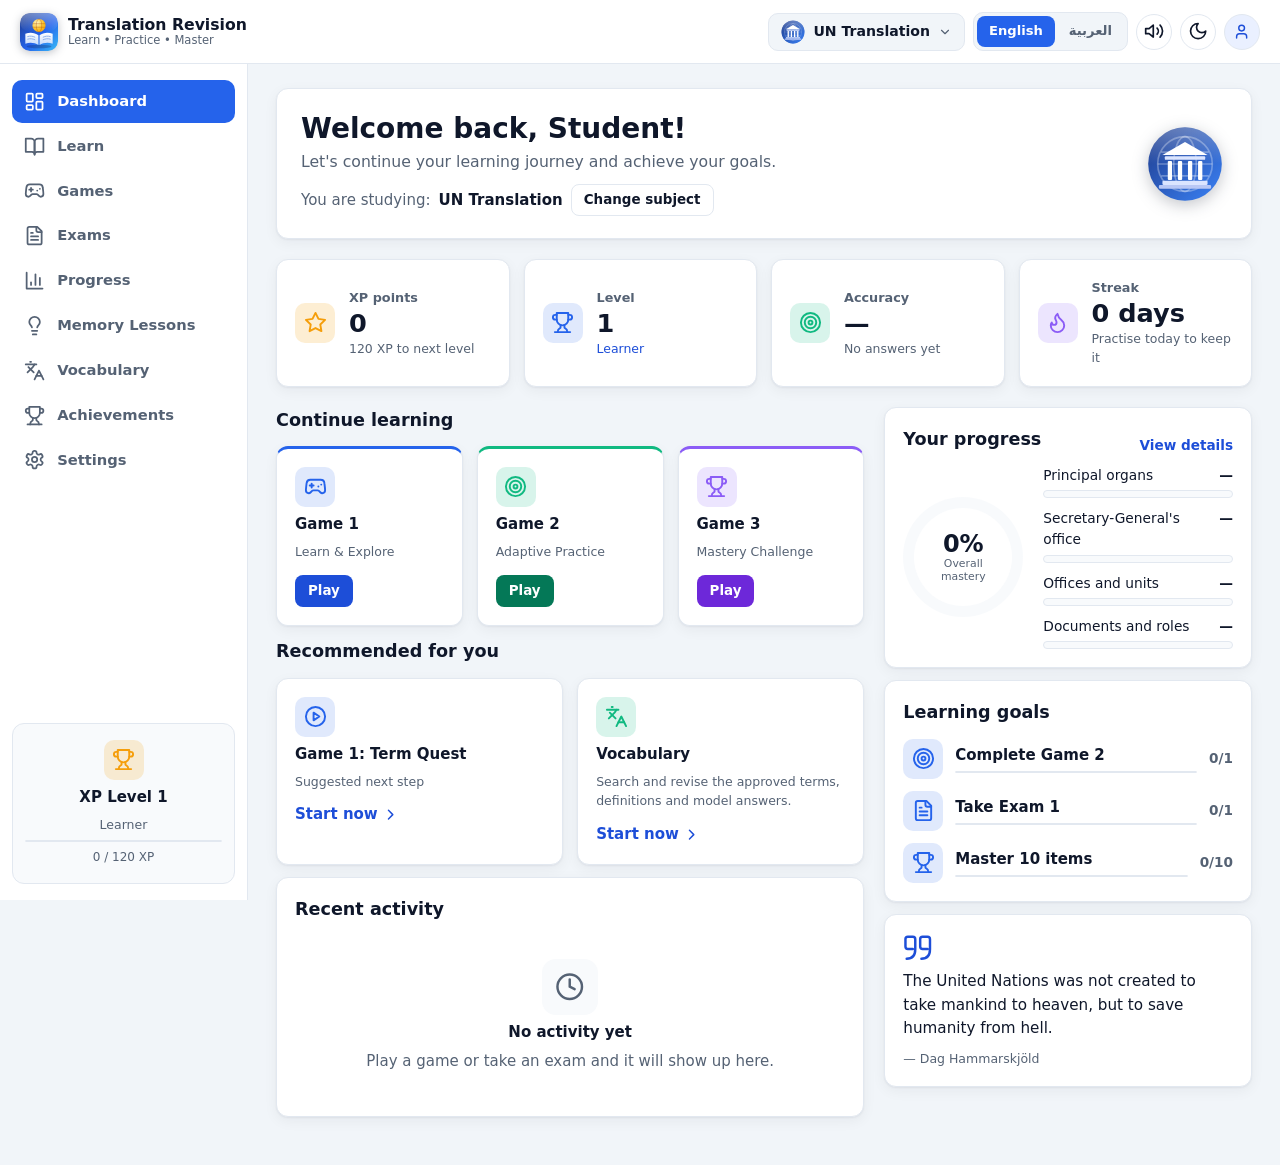
==== index.html @ d60f7114 "Short explainer videos for Simultaneous Interpretation, typed gap exams, MCQ practice label, illustr" ====
<!doctype html>
<html lang="en" dir="ltr">
<head>
  <meta charset="utf-8">
  <meta name="viewport" content="width=device-width, initial-scale=1">
  <meta name="description" content="Translation Revision: an offline, bilingual study game for UN and tourist translation.">
  <meta name="theme-color" content="#2563eb">
  <meta name="color-scheme" content="light dark">
  <title>Translation Revision</title>
  <link rel="manifest" href="manifest.webmanifest">
  <link rel="icon" href="icon.svg" type="image/svg+xml">
  <link rel="stylesheet" href="css/style.css">
</head>
<body>
  <a class="skip" href="#app">Skip to content</a>
  <header id="hdr" class="topbar"></header>
  <div class="shell">
    <aside id="side" class="side" aria-label="Main"></aside>
    <main id="app" class="app"></main>
  </div>
  <nav id="nav" class="bottomnav" aria-label="Main"></nav>
  <div id="toasts" class="toasts" aria-live="polite"></div>
  <noscript><p style="padding:2rem">This study site needs JavaScript. It works offline and never sends data anywhere.</p></noscript>

  <!-- Classic scripts in dependency order (no modules, no fetch: works from file://). -->
  <script src="js/data/terms.js"></script>
  <script src="js/data/questions.js"></script>
  <script src="js/data/answer-keys.js"></script>
  <script src="js/data/resources.js"></script>
  <script src="js/data/lessons.js"></script>
  <script src="js/data/tourist/terms.js"></script>
  <script src="js/data/tourist/content.js"></script>
  <script src="js/data/tourist/reading.js"></script>
  <script src="js/data/tourist/definitions.js"></script>
  <script src="js/data/tourist/help.js"></script>
  <script src="js/data/interp/gaps.js"></script>
  <script src="js/data/interp/bank.js"></script>
  <script src="js/data/interp/videos.js"></script>
  <script src="js/data/interp/content.js"></script>
  <script src="js/subjects.js"></script>
  <script src="js/i18n.js"></script>
  <script src="js/i18n-ui.js"></script>
  <script src="js/icons.js"></script>
  <script src="js/check.js"></script>
  <script src="js/storage.js"></script>
  <script src="js/generator.js"></script>
  <script src="js/adaptive.js"></script>
  <script src="js/progress.js"></script>
  <script src="js/exam.js"></script>
  <script src="js/sfx.js"></script>
  <script src="js/fun.js"></script>
  <script src="js/art.js"></script>
  <script src="js/ui.js"></script>
  <script src="js/qview.js"></script>
  <script src="js/exam-ui.js"></script>
  <script src="js/games.js"></script>
  <script src="js/lessons-ui.js"></script>
  <script src="js/videos-ui.js"></script>
  <script src="js/reading-ui.js"></script>
  <script src="js/main.js"></script>
</body>
</html>
---- css/style.css ----
/*
 * Design system. All colours live in the tokens below; light and dark are two themes of one design.
 * Fonts: installed fonts only (Inter / Cairo / Tajawal if the device has them, else system fonts). No CDN, no downloads.
 * Logical properties are used so RTL and LTR share one stylesheet.
 */
:root {
  --font: Inter, Poppins, "Segoe UI", system-ui, -apple-system, "Noto Sans", Roboto, Arial, sans-serif;
  --font-ar: Cairo, Tajawal, "Segoe UI", "Noto Sans Arabic", "Noto Naskh Arabic", Tahoma, sans-serif;
  --r-sm: 8px; --r: 12px; --r-lg: 16px; --bar-h: 64px; --side-w: 248px; --ctl-h: 40px;
  --blue: #2563eb; --green: #10b981; --purple: #8b5cf6; --amber: #f59e0b; --teal: #06b6d4; --pink: #ec4899;
  --ease: cubic-bezier(.2, .7, .2, 1);
  --solid-green: #047857; --solid-blue: #1d4ed8; --solid-purple: #6d28d9; --solid-red: #b91c1c;
}
:root, :root[data-theme="light"] {
  color-scheme: light;
  --bg: #f1f5f9; --surface: #ffffff; --surface-2: #f8fafc; --line: #e2e8f0; --text: #0f172a; --muted: #556274;
  --primary: #2563eb; --primary-d: #1d4ed8; --link: #1d4ed8; --on-primary: #ffffff; --primary-soft: #eaf0ff;
  --ok: #047857; --ok-bg: #e6f7f0; --bad: #b91c1c; --bad-bg: #fdecec; --warn: #92400e; --warn-bg: #fef3dc; --part-bg: #fff6d6;
  --shadow: 0 1px 2px rgba(15, 23, 42, .05), 0 4px 14px rgba(15, 23, 42, .05); --focus: #7c3aed;
}
:root[data-theme="dark"] {
  color-scheme: dark;
  --bg: #0b1120; --surface: #121a2e; --surface-2: #17213a; --line: #26324d; --text: #f1f5f9; --muted: #94a3b8;
  --primary: #7c3aed; --primary-d: #6d28d9; --link: #a78bfa; --on-primary: #ffffff; --primary-soft: #231b46;
  --ok: #34d399; --ok-bg: #0f2d24; --bad: #f87171; --bad-bg: #36171b; --warn: #fbbf24; --warn-bg: #33270d; --part-bg: #302a10;
  --shadow: 0 1px 2px rgba(0, 0, 0, .35), 0 6px 18px rgba(0, 0, 0, .28); --focus: #c4b5fd;
}
* { box-sizing: border-box; }
html { -webkit-text-size-adjust: 100%; scroll-behavior: smooth; }
body { margin: 0; background: var(--bg); color: var(--text); font-family: var(--font); font-size: 15px; line-height: 1.55; -webkit-font-smoothing: antialiased; }
html[lang="ar"] body, :lang(ar), [dir="rtl"] { font-family: var(--font-ar); }
html[lang="ar"] body { line-height: 1.8; }
.bidi { unicode-bidi: isolate; } [lang="ar"] { font-family: var(--font-ar); }
h1, h2, h3, p { margin: 0; } h1 { font-size: clamp(1.4rem, 2.6vw, 1.75rem); line-height: 1.25; font-weight: 700; } h2 { font-size: 1.1rem; font-weight: 700; margin-bottom: 12px; } h3 { font-size: .95rem; font-weight: 700; margin: 10px 0 6px; }
a { color: var(--link); text-decoration: none; }
:focus-visible { outline: 3px solid var(--focus); outline-offset: 2px; border-radius: 6px; }
.skip { position: absolute; inset-inline-start: -999px; } .skip:focus { inset-inline-start: 8px; top: 8px; background: var(--surface); padding: 8px 12px; z-index: 99; border-radius: 8px; }
html.theme-anim *, html.theme-anim *::before, html.theme-anim *::after { transition: background-color .3s ease, color .3s ease, border-color .3s ease, fill .3s ease !important; }

/* icons */
.ico { display: inline-flex; width: 1.15em; height: 1.15em; flex: none; vertical-align: -.2em; } .ico svg { width: 100%; height: 100%; display: block; }
[dir="rtl"] .ico.flip svg { transform: scaleX(-1); }
.ico-heart svg { fill: #ef4444; stroke: #ef4444; } .ico-heart.off svg { fill: none; stroke: var(--muted); }

/* top bar */
.topbar { position: sticky; top: 0; z-index: 30; height: var(--bar-h); display: flex; align-items: center; justify-content: space-between; gap: 12px; padding: 0 20px; background: var(--surface); border-block-end: 1px solid var(--line); }
.brand { display: flex; align-items: center; gap: 10px; color: var(--text); min-width: 0; }
.logo { width: 38px; height: 38px; border-radius: 10px; display: grid; place-items: center; background: var(--primary); color: var(--on-primary); font-size: 1.3rem; flex: none; }
.bt { display: flex; flex-direction: column; line-height: 1.15; min-width: 0; } .bt b { font-size: .98rem; white-space: nowrap; } .bt small { color: var(--muted); font-size: .72rem; white-space: nowrap; }
.tools { display: flex; align-items: center; gap: 8px; }
.seg { display: inline-flex; padding: 3px; gap: 2px; background: var(--bg); border: 1px solid var(--line); border-radius: 10px; }
.seg button { font: inherit; font-size: .82rem; font-weight: 600; border: 0; background: transparent; color: var(--muted); padding: 5px 12px; border-radius: 8px; cursor: pointer; transition: background .15s, color .15s; }
.seg button.on { background: var(--primary); color: var(--on-primary); } .seg button:hover:not(.on) { color: var(--text); }
.seg.wide { display: flex; } .seg.wide button { flex: 1; padding: 9px 12px; font-size: .9rem; }
.icon-btn { font: inherit; font-size: 1.1rem; display: inline-grid; place-items: center; width: 36px; height: 36px; background: transparent; border: 0; color: var(--muted); cursor: pointer; border-radius: 10px; transition: background .15s, color .15s; }
.icon-btn:hover { background: var(--bg); color: var(--text); } .icon-btn.round { border: 1px solid var(--line); border-radius: 50%; color: var(--text); background: var(--surface); }
.avatar { width: 36px; height: 36px; border-radius: 50%; display: grid; place-items: center; background: var(--primary-soft); color: var(--link); border: 1px solid var(--line); }

/* shell */
.shell { display: grid; grid-template-columns: var(--side-w) minmax(0, 1fr); max-width: 1440px; margin: 0 auto; }
.side { position: sticky; top: var(--bar-h); height: calc(100vh - var(--bar-h)); display: flex; flex-direction: column; gap: 16px; padding: 16px 12px; border-inline-end: 1px solid var(--line); background: var(--surface); }
.side-nav { display: flex; flex-direction: column; gap: 2px; overflow-y: auto; }
.side-nav a, .sheet-link { display: flex; align-items: center; gap: 12px; padding: 10px 12px; border-radius: 10px; color: var(--muted); font-weight: 600; font-size: .92rem; transition: background .15s, color .15s; }
.side-nav a .ico { font-size: 1.15rem; }
.side-nav a:hover, .sheet-link:hover { background: var(--bg); color: var(--text); } .side-nav a.on { background: var(--primary); color: var(--on-primary); }
.levelcard { margin-top: auto; display: flex; flex-direction: column; align-items: center; gap: 6px; text-align: center; padding: 16px 12px; border: 1px solid var(--line); border-radius: var(--r); background: var(--surface-2); }
.levelcard small { color: var(--muted); } .levelcard .bar { width: 100%; } .xpnum { font-size: .75rem; }
.app { padding: 24px 28px 48px; min-width: 0; }
.view { animation: viewIn .25s var(--ease); } @keyframes viewIn { from { opacity: 0; transform: translateY(6px); } to { opacity: 1; transform: none; } }
.page { display: flex; flex-direction: column; gap: 20px; } .page.narrow { max-width: 680px; margin-inline: auto; width: 100%; }
.pagehead { display: flex; justify-content: space-between; align-items: flex-end; gap: 12px; flex-wrap: wrap; }
.bottomnav { display: none; }
body.exam-mode .side, body.exam-mode .bottomnav { display: none; } body.exam-mode .shell { grid-template-columns: minmax(0, 1fr); max-width: 860px; } body.exam-mode .view { animation: none; }

/* primitives */
.card { background: var(--surface); border: 1px solid var(--line); border-radius: var(--r); padding: 18px; box-shadow: var(--shadow); }
.stack { display: flex; flex-direction: column; gap: 12px; }
.row { display: flex; gap: 10px; flex-wrap: wrap; align-items: center; } .row.between { justify-content: space-between; } .row.end { justify-content: flex-end; } .row.center { justify-content: center; } .row.grow > :first-child { flex: 1; min-width: 180px; }
.grid2 { display: grid; grid-template-columns: repeat(auto-fit, minmax(260px, 1fr)); gap: 14px; } .grid3 { display: grid; grid-template-columns: repeat(auto-fit, minmax(220px, 1fr)); gap: 14px; } .grid4 { display: grid; grid-template-columns: repeat(auto-fit, minmax(200px, 1fr)); gap: 14px; }
.grid3.tight { grid-template-columns: repeat(auto-fit, minmax(150px, 1fr)); }
.cols { display: grid; grid-template-columns: minmax(0, 1.6fr) minmax(0, 1fr); gap: 20px; align-items: start; }
.muted { color: var(--muted); } .small { font-size: .85rem; } .lead { color: var(--muted); font-size: .98rem; margin-top: 4px; } .center { text-align: center; }
.link { display: inline-flex; align-items: center; gap: 4px; font-weight: 600; color: var(--link); }
.note { background: var(--part-bg); padding: 10px 14px; border-radius: var(--r-sm); }
.tip { display: flex; gap: 10px; align-items: flex-start; background: var(--warn-bg); color: var(--text); padding: 10px 12px; border-radius: var(--r-sm); margin: 8px 0; } .tip .ico { color: var(--warn); margin-top: 3px; }
.pill { display: inline-block; padding: 1px 10px; border-radius: 999px; background: var(--surface-2); border: 1px solid var(--line); font-size: .78rem; font-weight: 600; margin: 2px; } .pill.warn { background: var(--warn-bg); color: var(--warn); border-color: transparent; } .pill.good { background: var(--ok-bg); color: var(--ok); border-color: transparent; }
.chip { display: inline-flex; align-items: center; gap: 5px; padding: 3px 11px; border-radius: 999px; background: var(--surface-2); border: 1px solid var(--line); font-weight: 600; font-size: .88rem; } .chip.big { font-size: 1.05rem; } .chip.low, .timer.low { color: var(--bad); }

.btn { font: inherit; font-weight: 600; font-size: .92rem; min-height: var(--ctl-h); border: 1px solid transparent; border-radius: 10px; padding: 0 16px; cursor: pointer; display: inline-flex; align-items: center; justify-content: center; gap: 8px; transition: background .15s, transform .12s, box-shadow .15s, border-color .15s; }
.btn:hover:not(:disabled) { transform: translateY(-1px); box-shadow: var(--shadow); } .btn:active:not(:disabled) { transform: none; } .btn:disabled { opacity: .45; cursor: not-allowed; }
.btn.primary { background: var(--primary); color: var(--on-primary); } .btn.primary:hover:not(:disabled) { background: var(--primary-d); }
.btn.ghost { background: var(--surface); border-color: var(--line); color: var(--text); } .btn.ghost:hover:not(:disabled) { border-color: var(--link); }
.btn.ok, .btn.green { background: var(--solid-green); color: #fff; } .btn.blue { background: var(--solid-blue); color: #fff; } .btn.purple { background: var(--solid-purple); color: #fff; }
.btn.bad, .btn.danger { background: var(--solid-red); color: #fff; } .btn.part, .btn.warn { background: var(--amber); color: #1a1202; }
.btn.big { min-height: 48px; padding: 0 24px; font-size: 1rem; } .btn.small { min-height: 32px; padding: 0 12px; font-size: .84rem; border-radius: 8px; }
label { font-weight: 600; font-size: .9rem; }
select, .txt { font: inherit; min-height: var(--ctl-h); padding: 8px 12px; border-radius: 10px; border: 1px solid var(--line); background: var(--surface); color: var(--text); width: 100%; }
.txt:focus, select:focus { border-color: var(--link); outline: 3px solid color-mix(in srgb, var(--focus) 35%, transparent); outline-offset: 0; }
.txt.area { resize: vertical; min-height: 120px; }

.tile { display: inline-grid; place-items: center; width: 40px; height: 40px; border-radius: 10px; font-size: 1.25rem; flex: none; background: var(--primary-soft); color: var(--link); }
.tile.blue { background: color-mix(in srgb, var(--blue) 14%, transparent); color: var(--blue); } .tile.green { background: color-mix(in srgb, var(--green) 16%, transparent); color: var(--green); }
.tile.purple { background: color-mix(in srgb, var(--purple) 16%, transparent); color: var(--purple); } .tile.amber { background: color-mix(in srgb, var(--amber) 18%, transparent); color: var(--amber); }
.tile.slate { background: var(--surface-2); color: var(--muted); } .tile.big { width: 56px; height: 56px; font-size: 1.6rem; border-radius: 14px; }
.big-emoji { display: grid; place-items: center; width: 52px; height: 52px; border-radius: 14px; background: var(--primary-soft); color: var(--link); font-size: 1.6rem; }
.bar { height: 8px; background: var(--surface-2); border-radius: 999px; overflow: hidden; border: 1px solid var(--line); flex: 1; min-width: 80px; }
.bar .fill { height: 100%; background: var(--primary); border-radius: 999px; transition: width .5s var(--ease); } .bar.good .fill { background: var(--green); } .bar.warn .fill { background: var(--amber); }
.bar.timebar .fill { transition: width 1s linear; background: var(--purple); } .bar.timebar.low .fill { background: var(--bad); }

/* dashboard */
.welcome { display: flex; justify-content: space-between; align-items: center; gap: 16px; padding: 22px 24px; }
.emblem { display: grid; place-items: center; width: 84px; height: 84px; border-radius: 50%; background: var(--primary-soft); color: var(--link); font-size: 2.6rem; flex: none; }
.stat { display: flex; align-items: center; gap: 14px; } .stat .sbody { display: flex; flex-direction: column; min-width: 0; } .stat small { color: var(--muted); font-size: .8rem; font-weight: 600; }
.stat .num { font-size: 1.6rem; line-height: 1.2; font-weight: 700; font-variant-numeric: tabular-nums; } .ssub { font-size: .78rem; } .ssub.muted { color: var(--muted); } .ssub.green { color: var(--ok); } .ssub.blue { color: var(--link); }
.gcard { display: flex; flex-direction: column; align-items: flex-start; gap: 6px; } .gcard .btn { margin-top: 8px; } .gcard.tone-blue { border-top: 3px solid var(--blue); } .gcard.tone-green { border-top: 3px solid var(--green); } .gcard.tone-purple { border-top: 3px solid var(--purple); }
.rcard { display: flex; flex-direction: column; align-items: flex-start; gap: 6px; color: var(--text); transition: border-color .15s, transform .15s; } .rcard:hover { border-color: var(--link); transform: translateY(-2px); } .rcard .link { margin-top: 6px; }
.progress-split { display: flex; align-items: center; gap: 20px; flex-wrap: wrap; } .catlist { flex: 1; min-width: 180px; display: flex; flex-direction: column; gap: 10px; }
.catrow { display: grid; grid-template-columns: 1fr auto; gap: 4px 10px; font-size: .86rem; } .catrow .bar { grid-column: 1 / -1; }
.ring { --p: 0; width: 120px; height: 120px; border-radius: 50%; display: grid; place-content: center; text-align: center; background: conic-gradient(var(--primary) calc(var(--p) * 1%), var(--surface-2) 0); position: relative; flex: none; transition: background .5s; }
.ring::before { content: ""; position: absolute; inset: 11px; background: var(--surface); border-radius: 50%; } .ring span, .ring small { position: relative; } .ring span { font-size: 1.5rem; font-weight: 700; line-height: 1.1; } .ring small { color: var(--muted); font-size: .68rem; max-width: 70px; line-height: 1.2; }
.activity, .goals { list-style: none; padding: 0; margin: 0; display: flex; flex-direction: column; gap: 12px; }
.activity li, .goals li { display: flex; align-items: center; gap: 12px; } .activity li > div, .goals li > div { flex: 1; min-width: 0; display: flex; flex-direction: column; gap: 4px; } .when { white-space: nowrap; } .gcount { font-size: .85rem; color: var(--muted); }
.quote { display: flex; flex-direction: column; gap: 8px; } .quote > .ico { font-size: 1.6rem; color: var(--link); } .quote p { font-size: .95rem; }
.empty { display: flex; flex-direction: column; align-items: center; gap: 6px; text-align: center; padding: 24px 12px; }
.journey { list-style: none; display: grid; grid-template-columns: repeat(auto-fit, minmax(110px, 1fr)); gap: 10px; padding: 0; margin: 8px 0; }
.step a { display: flex; flex-direction: column; align-items: center; gap: 6px; color: var(--text); padding: 12px 6px; border-radius: var(--r); background: var(--surface); border: 1px solid var(--line); text-align: center; font-weight: 600; font-size: .84rem; }
.bubble { width: 38px; height: 38px; border-radius: 50%; display: grid; place-items: center; background: var(--surface-2); border: 2px solid var(--line); font-size: 1.1rem; color: var(--muted); }
.step.done .bubble { background: var(--solid-green); color: #fff; border-color: var(--solid-green); } .step.part .bubble { border-color: var(--amber); } .sc { color: var(--ok); }
.exrow { display: flex; align-items: center; gap: 12px; margin: 10px 0; } .exn { min-width: 130px; font-weight: 600; } .exv { min-width: 44px; text-align: end; font-weight: 700; } .delta { min-width: 52px; font-weight: 700; color: var(--muted); font-size: .85rem; }
.exam-card, .game-card, .mode { display: flex; flex-direction: column; gap: 8px; align-items: flex-start; } .exam-card .btn, .game-card .btn, .mode .btn { margin-top: auto; }
.list { padding-inline-start: 1.2rem; margin: .4rem 0; } .list li { margin: 6px 0; }
.ach-grid { display: grid; grid-template-columns: repeat(auto-fill, minmax(240px, 1fr)); gap: 12px; } .ach { display: flex; gap: 12px; align-items: center; box-shadow: none; } .ach:not(.got) { opacity: .65; } .ach.got { border-color: var(--amber); }

/* learn, vocabulary, media */
.res summary { cursor: pointer; font-weight: 700; display: flex; justify-content: space-between; gap: 8px; align-items: center; list-style: none; } .res summary::-webkit-details-marker { display: none; }
.res summary .rt { flex: 1; } .res .caret { transition: transform .2s; color: var(--muted); } .res[open] .caret { transform: rotate(90deg); } .res > p, .res > .tip, .res > .terms, .res > .media { margin-top: 10px; }
.terms { display: grid; grid-template-columns: repeat(auto-fit, minmax(240px, 1fr)); gap: 8px; }
.term { display: flex; justify-content: space-between; gap: 8px; padding: 8px 12px; border: 1px solid var(--line); border-radius: var(--r-sm); align-items: center; background: var(--surface-2); } .term .ar { font-weight: 700; }
.media video, .media audio { width: 100%; border-radius: var(--r-sm); background: #000; } .media audio { background: transparent; } .mediaempty { display: flex; gap: 8px; align-items: center; }
.quote.model, .quote.model-q, p.quote { border-inline-start: 3px solid var(--green); padding: 8px 12px; background: var(--surface-2); border-radius: 8px; }
.toolbar { display: flex; gap: 12px; flex-wrap: wrap; align-items: center; justify-content: space-between; }
.tabs { display: inline-flex; gap: 4px; padding: 4px; background: var(--surface); border: 1px solid var(--line); border-radius: 10px; max-width: 100%; overflow-x: auto; }
.tab { font: inherit; font-weight: 600; font-size: .88rem; border: 0; background: transparent; color: var(--muted); padding: 7px 14px; border-radius: 8px; cursor: pointer; white-space: nowrap; } .tab.on { background: var(--primary-soft); color: var(--link); }
.searchbox { position: relative; flex: 1; min-width: 200px; max-width: 360px; } .searchbox .ico { position: absolute; inset-inline-start: 12px; top: 50%; transform: translateY(-50%); color: var(--muted); } .searchbox .txt { padding-inline-start: 38px; }
.chips-row { display: flex; gap: 8px; flex-wrap: wrap; } .chips-row:empty { display: none; }
.chipbtn { font: inherit; font-size: .84rem; font-weight: 600; padding: 5px 12px; border-radius: 999px; border: 1px solid var(--line); background: var(--surface); color: var(--muted); cursor: pointer; } .chipbtn.on { background: var(--primary); border-color: var(--link); color: var(--on-primary); }
.vlist { display: flex; flex-direction: column; gap: 8px; }
.vrow { display: grid; grid-template-columns: 32px minmax(0, 1.2fr) minmax(0, 1fr) auto; gap: 12px; align-items: center; padding: 12px 16px; } .vrow.def { display: flex; gap: 14px; }
.vnum { color: var(--muted); font-size: .8rem; font-weight: 700; } .ven { font-weight: 600; display: flex; align-items: center; gap: 4px; } .var { font-weight: 700; font-size: 1.05rem; }
.mcard { display: flex; flex-direction: column; gap: 10px; }

/* questions */
.qbox { display: flex; flex-direction: column; gap: 16px; }
.qprompt { font-size: 1.25rem; font-weight: 600; line-height: 1.5; }
.qtype { font-size: .74rem; text-transform: uppercase; letter-spacing: .06em; color: var(--muted); font-weight: 700; margin-bottom: 8px; display: flex; gap: 6px; align-items: center; }
.opts { display: grid; gap: 10px; }
.opt { display: flex; gap: 12px; align-items: center; text-align: start; font: inherit; font-size: 1rem; min-height: 52px; padding: 10px 14px; border: 1.5px solid var(--line); background: var(--surface); color: var(--text); border-radius: var(--r); cursor: pointer; transition: border-color .12s, background .12s; }
.opt:hover:not(:disabled) { border-color: var(--link); }
.opt .letter { flex: none; width: 28px; height: 28px; border-radius: 50%; display: grid; place-items: center; background: var(--surface-2); border: 1px solid var(--line); font-weight: 700; font-size: .82rem; }
.opt.sel { border-color: var(--link); background: var(--primary-soft); } .opt.sel .letter { background: var(--primary); color: var(--on-primary); border-color: var(--link); }
.opt.right { border-color: var(--green); background: var(--ok-bg); } .opt.right .letter { background: var(--solid-green); color: #fff; border-color: var(--solid-green); } .opt.wrong { border-color: var(--bad); background: var(--bad-bg); animation: shake .35s; }
.opts.tf { grid-template-columns: 1fr 1fr; }
.feedback { display: none; padding: 12px 14px; border-radius: var(--r-sm); } .feedback.show { display: block; animation: viewIn .2s; } .feedback b { display: inline-flex; align-items: center; gap: 6px; }
.feedback.ok { background: var(--ok-bg); } .feedback.bad { background: var(--bad-bg); } .feedback.part { background: var(--part-bg); }
.hidden { display: none !important; } .reveal { display: flex; flex-direction: column; gap: 10px; }

/* exam: calm, distraction-free */
.exam-head { position: sticky; top: calc(var(--bar-h) + 8px); z-index: 5; display: flex; flex-direction: column; gap: 10px; padding: 12px 16px; }
.timer { font-weight: 700; font-variant-numeric: tabular-nums; display: inline-flex; gap: 6px; align-items: center; }
.qnav { display: flex; flex-wrap: wrap; gap: 6px; }
.dot { width: 34px; height: 34px; border-radius: 8px; border: 1px solid var(--line); background: var(--surface); color: var(--text); font-weight: 600; font-size: .85rem; cursor: pointer; }
.dot.done { background: var(--primary-soft); border-color: var(--link); color: var(--link); } .dot.cur { outline: 2px solid var(--primary); outline-offset: 1px; }
.qarea { min-height: 240px; }
.result { display: flex; gap: 22px; align-items: center; flex-wrap: wrap; } .result.center { flex-direction: column; text-align: center; }
.result .ring { width: 130px; height: 130px; }
.corr { border-inline-start: 4px solid var(--line); display: flex; flex-direction: column; gap: 8px; } .corr.ok { border-inline-start-color: var(--green); } .corr.bad { border-inline-start-color: var(--bad); } .corr.part { border-inline-start-color: var(--amber); } .corr.pending { border-inline-start-color: var(--purple); }
.corr .qprompt { font-size: 1.05rem; } .given.right { color: var(--ok); font-weight: 600; } .badge { font-size: 1.2rem; } .corr.ok .badge { color: var(--ok); } .corr.bad .badge { color: var(--bad); } .corr.part .badge { color: var(--amber); }
.rules { padding-inline-start: 1.2rem; margin: 0; } .rules li { margin: 4px 0; }

/* games */
.topbar-row h1, .row.topbar h1 { margin: 0; }
button.act { text-align: start; font: inherit; color: inherit; cursor: pointer; display: flex; flex-direction: column; gap: 6px; transition: transform .15s, border-color .15s; position: relative; align-items: flex-start; } button.act:hover { transform: translateY(-2px); border-color: var(--link); }
button.act .pill { position: absolute; inset-block-start: 12px; inset-inline-end: 12px; }
.flipcard { perspective: 900px; height: 250px; max-width: 520px; margin: 18px auto; cursor: pointer; } .flipcard .inner { position: relative; width: 100%; height: 100%; transition: transform .5s var(--ease); transform-style: preserve-3d; } .flipcard.flipped .inner { transform: rotateY(180deg); }
.face { position: absolute; inset: 0; backface-visibility: hidden; -webkit-backface-visibility: hidden; border-radius: var(--r-lg); display: flex; flex-direction: column; align-items: center; justify-content: center; gap: 10px; padding: 18px; text-align: center; box-shadow: var(--shadow); }
.front { background: var(--primary); color: var(--on-primary); } .front .icon-btn { color: var(--on-primary); } .back { background: var(--surface); border: 2px solid var(--primary); transform: rotateY(180deg); }
.big-term { font-size: clamp(1.3rem, 3.6vw, 1.8rem); font-weight: 700; display: flex; align-items: center; gap: 8px; flex-wrap: wrap; justify-content: center; }
.matchgrid { display: grid; grid-template-columns: 1fr 1fr; gap: 14px; margin-top: 12px; } .col { display: flex; flex-direction: column; gap: 10px; }
.mbtn { font: inherit; padding: 12px 10px; border-radius: var(--r); border: 1.5px solid var(--line); background: var(--surface); color: var(--text); cursor: pointer; min-height: 56px; transition: border-color .12s, background .12s; }
.mbtn:hover:not(.done) { border-color: var(--link); } .mbtn.sel { border-color: var(--link); background: var(--primary-soft); } .mbtn.done { background: var(--ok-bg); border-color: var(--green); opacity: .75; cursor: default; }
.shake { animation: shake .35s; border-color: var(--bad) !important; }
@keyframes shake { 20%, 60% { transform: translateX(-5px); } 40%, 80% { transform: translateX(5px); } }
.meter { font-weight: 600; display: flex; gap: 6px; align-items: center; } .blk { width: 26px; height: 12px; border-radius: 4px; background: var(--surface-2); border: 1px solid var(--line); } .blk.on { background: var(--green); border-color: var(--green); }
.lesson { display: flex; flex-direction: column; gap: 8px; } .lesson .big-term.ar { color: var(--link); }
.hearts { display: inline-flex; gap: 4px; font-size: 1.25rem; }
.boss { border-top: 3px solid var(--purple); }

/* toasts + dialogs */
.toasts { position: fixed; inset-inline: 0; bottom: 24px; display: flex; flex-direction: column; align-items: center; gap: 8px; pointer-events: none; z-index: 70; }
.toast { display: inline-flex; align-items: center; gap: 8px; background: var(--text); color: var(--bg); padding: 10px 16px; border-radius: 10px; font-weight: 600; box-shadow: var(--shadow); animation: viewIn .25s; transition: opacity .4s; } .toast.ach { background: var(--solid-purple); color: #fff; } .toast.out { opacity: 0; }
.overlay { position: fixed; inset: 0; background: rgba(8, 12, 24, .55); backdrop-filter: blur(2px); display: grid; place-items: center; z-index: 80; padding: 16px; } .dialog { max-width: 420px; width: 100%; animation: viewIn .2s; display: flex; flex-direction: column; gap: 16px; }
.sheet-wrap { align-items: end; padding: 0; } .sheet { width: 100%; max-width: 560px; border-radius: var(--r-lg) var(--r-lg) 0 0; padding: 12px; display: flex; flex-direction: column; gap: 2px; animation: sheetIn .22s var(--ease); } @keyframes sheetIn { from { transform: translateY(24px); opacity: 0; } to { transform: none; opacity: 1; } }
.sheet-link { font-size: 1rem; padding: 14px 12px; }

/* tablet */
@media (max-width: 1100px) { .cols { grid-template-columns: minmax(0, 1fr); } :root { --side-w: 212px; } .app { padding: 20px 20px 40px; } }
/* mobile: dedicated layout with bottom navigation */
@media (max-width: 860px) {
  .shell { grid-template-columns: minmax(0, 1fr); } .side { display: none; }
  .topbar { padding: 0 12px; } .bt small { display: none; } .avatar { display: none; }
  .app { padding: 16px 14px calc(88px + env(safe-area-inset-bottom)); }
  .bottomnav { display: flex; position: fixed; inset-inline: 0; bottom: 0; z-index: 40; background: var(--surface); border-block-start: 1px solid var(--line); padding: 6px 6px calc(6px + env(safe-area-inset-bottom)); }
  .bottomnav a, .bottomnav .morebtn { flex: 1; display: flex; flex-direction: column; align-items: center; gap: 2px; padding: 6px 2px; min-height: 52px; border-radius: 10px; color: var(--muted); font: inherit; font-size: .7rem; font-weight: 600; background: none; border: 0; cursor: pointer; }
  .bottomnav .ico { font-size: 1.3rem; } .bottomnav a.on, .bottomnav .morebtn.on { color: var(--link); background: var(--primary-soft); }
  .toasts { bottom: calc(84px + env(safe-area-inset-bottom)); }
  .welcome { padding: 16px; } .emblem { width: 56px; height: 56px; font-size: 1.7rem; }
  .vrow { grid-template-columns: 28px minmax(0, 1fr); } .vrow .var { grid-column: 2; } .vrow .pill { grid-column: 2; justify-self: start; }
  .exn { min-width: 84px; } .exam-head { top: calc(var(--bar-h) + 4px); }
  .qprompt { font-size: 1.12rem; } .opt { min-height: 54px; } .btn { min-height: 44px; } .btn.small { min-height: 36px; } .seg button { padding: 6px 10px; }
  body.exam-mode .app { padding-bottom: 32px; }
}
@media (max-width: 420px) { .bt b { font-size: .88rem; } .opts.tf { grid-template-columns: 1fr; } .matchgrid { gap: 8px; } .progress-split { justify-content: center; } }
@media (prefers-reduced-motion: reduce) { html.theme-anim *, *, *::before, *::after { animation: none !important; transition: none !important; scroll-behavior: auto !important; } }

/* memory lessons */
.lcard { display: grid; grid-template-columns: auto 1fr; gap: 6px 14px; align-items: center; color: var(--text); transition: border-color .15s, transform .15s; } .lcard:hover { border-color: var(--link); transform: translateY(-2px); }
.lcard .lbody { display: flex; flex-direction: column; } .lcard .pill, .lcard .link { grid-column: 2; justify-self: start; }
.lesson h1 { font-size: 1.3rem; } .lessonarea { min-height: 320px; }
.stepin { animation: viewIn .3s var(--ease); } .lstep { display: flex; flex-direction: column; gap: 14px; } .lcap { color: var(--muted); }
.lstep.say { flex-direction: row; align-items: flex-start; gap: 14px; } .bubble-t { flex: 1; background: var(--surface-2); border: 1px solid var(--line); border-radius: var(--r); padding: 14px 16px; font-size: 1.05rem; line-height: 1.7; }
.splits, .hooks, .blocks { display: flex; flex-direction: column; gap: 10px; }
.split, .hook, .cmpcol, .block { animation: viewIn .4s var(--ease) both; box-shadow: none; padding: 12px 14px; }
.sline { display: flex; align-items: center; gap: 8px; flex-wrap: wrap; } .chips { display: flex; gap: 6px; flex-wrap: wrap; }
.wchip { padding: 4px 12px; border-radius: 999px; font-weight: 700; font-size: .95rem; border: 1.5px solid transparent; }
.wchip.blue { background: color-mix(in srgb, var(--blue) 14%, transparent); border-color: var(--blue); color: var(--text); } .wchip.green { background: color-mix(in srgb, var(--green) 16%, transparent); border-color: var(--green); color: var(--text); }
.wchip.purple { background: color-mix(in srgb, var(--purple) 16%, transparent); border-color: var(--purple); color: var(--text); } .wchip.amber { background: color-mix(in srgb, var(--amber) 18%, transparent); border-color: var(--amber); color: var(--text); }
.hook { display: flex; gap: 12px; align-items: center; }
.cmp { display: grid; grid-template-columns: repeat(auto-fit, minmax(190px, 1fr)); gap: 12px; } .cmpcol { border-top: 3px solid var(--blue); } .cmpcol.tone-green { border-top-color: var(--green); } .cmpcol.tone-purple { border-top-color: var(--purple); } .cmpcol.tone-amber { border-top-color: var(--amber); }
.cmptitle { display: block; margin-bottom: 6px; font-size: 1.02rem; } .cmpcol ul { margin: 0; padding-inline-start: 1.1rem; } .cmpcol li { margin: 4px 0; }
.letterbadge { display: inline-grid; place-items: center; width: 40px; height: 40px; border-radius: 10px; font-weight: 800; font-size: 1.2rem; flex: none; color: #fff; background: var(--solid-blue); }
.letterbadge.green { background: var(--solid-green); } .letterbadge.purple { background: var(--solid-purple); } .letterbadge.amber { background: #92400e; } .letterbadge.big { width: 52px; height: 52px; font-size: 1.6rem; animation: viewIn .4s var(--ease) both; }
.acro { display: flex; gap: 8px; justify-content: center; flex-wrap: wrap; }
.block { display: flex; gap: 12px; align-items: flex-start; } .blabel { flex: none; padding: 2px 10px; border-radius: 999px; font-size: .78rem; font-weight: 700; background: var(--primary-soft); color: var(--link); } .ben { font-weight: 600; } .bar-hint { font-size: .9rem; }
.bigico { font-size: 2.2rem; color: var(--ok); }
@media (max-width: 560px) { .lstep.say { flex-direction: column; } }

.pairs { display: flex; gap: 8px; flex-wrap: wrap; align-items: flex-start; }
.pair { display: flex; flex-direction: column; align-items: center; gap: 2px; padding: 8px 12px; border-radius: var(--r-sm); border: 1.5px solid; min-width: 72px; text-align: center; font-weight: 700; }
.pair .ico.down svg { transform: rotate(90deg); } .pair .ico { color: var(--muted); font-size: .9rem; }
.pair.blue { background: color-mix(in srgb, var(--blue) 12%, transparent); border-color: var(--blue); } .pair.green { background: color-mix(in srgb, var(--green) 14%, transparent); border-color: var(--green); }
.pair.purple { background: color-mix(in srgb, var(--purple) 14%, transparent); border-color: var(--purple); } .pair.amber { background: color-mix(in srgb, var(--amber) 16%, transparent); border-color: var(--amber); }
.pair .par { font-size: 1.1rem; }
.sfull { margin-top: 10px; padding-top: 8px; border-top: 1px dashed var(--line); display: flex; gap: 10px; align-items: baseline; flex-wrap: wrap; } .bigar { font-weight: 800; font-size: 1.2rem; }

/* tourist lessons: term pairs, definition rows, subject switch */
.plist { display: flex; flex-direction: column; gap: 8px; }
.prow { display: grid; grid-template-columns: minmax(0, 1fr) auto minmax(0, 1fr); gap: 10px; align-items: center; padding: 10px 14px; box-shadow: none; animation: viewIn .35s var(--ease) both; }
.prow .pen { font-weight: 600; display: flex; align-items: center; gap: 4px; } .prow .par { font-weight: 700; text-align: end; font-size: 1.05rem; } .prow > .ico { color: var(--muted); }
.term.defrow { flex-direction: column; align-items: flex-start; }
.seg.subj button { white-space: nowrap; }
@media (max-width: 560px) { .bt { display: none; } .seg.subj button, .seg.lang button { padding: 5px 8px; font-size: .78rem; } .tools { gap: 4px; } .topbar { gap: 6px; } }
/* reading page */
.rpoint { padding: 10px 0; border-block-end: 1px solid var(--line); } .rpoint:last-child { border-block-end: 0; } .rpoint .ar { color: var(--muted); margin-top: 4px; }
.passage { display: flex; flex-direction: column; gap: 10px; } .passage .text { line-height: 1.8; } .passage .trans { border-inline-start: 3px solid var(--green); padding: 8px 12px; background: var(--surface-2); border-radius: 8px; line-height: 1.9; }

/* definitions: original + simple version + translation */
.defbox { width: 100%; margin-top: 6px; }
.defbox .dpart { padding: 8px 10px; border-radius: 10px; background: var(--surface-2, rgba(127,127,127,.08)); margin-bottom: 6px; }
.defbox .dpart.simple { border-inline-start: 3px solid var(--ok); }
.defbox .dpart.tr { border-inline-start: 3px solid var(--link); }
.defbox .dlbl { display: block; color: var(--muted); font-size: .72rem; text-transform: uppercase; letter-spacing: .04em; margin-bottom: 2px; }
.defbox .dtext { line-height: 1.55; }
.defbox .dtr { margin-top: 6px; padding-top: 6px; border-top: 1px dashed rgba(127,127,127,.35); }
.defbox .dnudge { display: block; margin-top: 6px; }
.dbtns { display: flex; flex-wrap: wrap; gap: 8px; }
.dbtn { display: inline-flex; align-items: center; gap: 6px; padding: 6px 12px; border-radius: 999px; border: 1px solid rgba(127,127,127,.4); background: transparent; color: inherit; font: inherit; font-size: .85rem; cursor: pointer; min-height: 36px; }
.dbtn .ico, .dbtn svg { width: 16px; height: 16px; }
.dbtn.on { background: var(--link); color: #fff; border-color: transparent; }
.term.withdef { flex-wrap: wrap; }
.vrow .defbox { flex-basis: 100%; grid-column: 1 / -1; } .vdef { flex: 1; min-width: 0; }
.terms .term.defrow, .terms .term.withdef { grid-column: 1 / -1; }
.prow .defbox, .vrow .defbox { grid-column: 1 / -1; }

.gapfull { font-weight: 600; line-height: 1.5; }
.gapsent { font-size: 1.15rem; line-height: 1.6; padding: 8px 4px; } .gapsent.small { font-size: .9rem; }

/* subject picker */
.subjbtn { display: inline-flex; align-items: center; gap: 8px; min-width: 0; max-width: 300px; padding: 6px 12px; border-radius: 10px; border: 1px solid var(--line); background: var(--bg); color: var(--text); font: inherit; font-size: .88rem; font-weight: 700; cursor: pointer; }
.subjbtn .sn { overflow: hidden; text-overflow: ellipsis; white-space: nowrap; min-width: 0; }
.subjbtn .ico { flex: none; } .subjbtn .ico.down { transform: rotate(90deg); width: 14px; height: 14px; color: var(--muted); }
.subjbtn:hover { border-color: var(--primary); }
.subjsheet h2 { margin: 4px 8px 10px; }
.subjrow { display: flex; align-items: center; gap: 12px; width: 100%; padding: 12px; margin-bottom: 8px; border-radius: 12px; border: 1px solid var(--line); background: transparent; color: inherit; font: inherit; text-align: start; cursor: pointer; }
.subjrow:hover { background: var(--bg); } .subjrow.on { border-color: var(--primary); }
.subjrow .sjt { flex: 1; display: flex; flex-direction: column; gap: 2px; min-width: 0; } .subjrow .sjt b { font-size: 1rem; }
.subjnow { display: flex; flex-wrap: wrap; align-items: center; gap: 8px; margin-top: 10px; }
.quip { margin-top: 8px; font-size: .92rem; color: var(--muted); font-style: italic; }
@media (max-width: 560px) { .subjbtn { max-width: 46vw; padding: 6px 8px; font-size: .8rem; } .topbar .logo { display: none; } }

/* fill-in-the-gap sentences: a real blank, and the answer in colour */
.gapline { line-height: 2; }
.gblank { display: inline-block; min-width: 6.5em; height: 1.2em; margin: 0 .3em; vertical-align: -.25em; border-bottom: 3px solid var(--primary); background: color-mix(in srgb, var(--primary) 10%, transparent); border-radius: 6px 6px 0 0; }
.gans { margin: 0 .15em; padding: 0 .35em; font-weight: 800; color: var(--ok); background: color-mix(in srgb, var(--ok) 16%, transparent); border-bottom: 3px solid var(--ok); border-radius: 6px 6px 0 0; }
.qprompt .gapline { font-size: 1.15em; }
@media (max-width: 760px) { .topbar .bt { display: none; } }

.typo { margin-top: 6px; font-size: .9rem; color: var(--warn, #b45309); font-weight: 600; }

/* numbered parts */
.qlabel { display: inline-block; margin-bottom: 8px; padding: 2px 10px; border-radius: 999px; font-size: .78rem; font-weight: 700; color: var(--primary); background: color-mix(in srgb, var(--primary) 12%, transparent); }
.qn { font-weight: 800; color: var(--muted); }
.mopts { list-style: none; margin: 8px 0 0; padding: 0; display: grid; gap: 6px; }
.mopts li { display: flex; align-items: center; gap: 10px; padding: 6px 10px; border-radius: 10px; border: 1px solid var(--line); }
.mopts li.right { border-color: var(--ok); }
.mopts .letter { display: inline-grid; place-items: center; width: 24px; height: 24px; border-radius: 50%; background: var(--bg); font-size: .75rem; font-weight: 700; flex: none; }

/* illustrated logo and subject emblems */
.logo { background: none !important; width: 38px; height: 38px; filter: drop-shadow(0 2px 4px rgba(15, 23, 42, .25)); }
.logo .art { display: block; border-radius: 10px; }
.emblem { background: none !important; filter: drop-shadow(0 4px 8px rgba(15, 23, 42, .25)); }
.subjbtn .art { flex: none; border-radius: 50%; } .subjbtn .art-brand { border-radius: 7px; }
.subjrow .art { flex: none; filter: drop-shadow(0 2px 4px rgba(15, 23, 42, .22)); }

/* ---- short explainer videos ---- */
.vgrid { display: grid; grid-template-columns: repeat(auto-fill, minmax(260px, 1fr)); gap: 12px; }
.vcardlink { display: flex; align-items: center; gap: 12px; padding: 12px 14px; color: inherit; text-decoration: none; }
.vcardlink:hover { border-color: var(--primary); }
.vlnum { flex: none; width: 30px; height: 30px; display: grid; place-items: center; border-radius: 50%; background: var(--primary); color: var(--on-primary); font-weight: 800; font-size: .85rem; }
.vlemoji { flex: none; font-size: 1.8rem; }
.vltxt { flex: 1; min-width: 0; display: flex; flex-direction: column; gap: 2px; } .vltxt b { line-height: 1.25; }
.vlplay { flex: none; color: var(--primary); }
.vbanner { display: flex; align-items: center; gap: 12px; padding: 12px 14px; color: inherit; text-decoration: none; margin-bottom: 14px; }
.vbanner .vbt { flex: 1; display: flex; flex-direction: column; }
.vlinks { margin-top: 6px; display: flex; flex-wrap: wrap; gap: 6px; }
.vlink { display: inline-flex; align-items: center; gap: 6px; padding: 3px 10px; border-radius: 999px; font-size: .8rem; font-weight: 700; color: var(--primary); background: color-mix(in srgb, var(--primary) 12%, transparent); text-decoration: none; }
.vhn { color: var(--muted); }

.vstage { --c1: #1e3a8a; --c2: #3b82f6; position: relative; overflow: hidden; border-radius: 18px; aspect-ratio: 16 / 9; color: #fff; font-size: clamp(12px, 2.1vw, 19px);
  background: radial-gradient(120% 120% at 20% 10%, var(--c2), var(--c1)); box-shadow: 0 10px 30px rgba(15, 23, 42, .3); isolation: isolate; }
.vstage.tone-amber { --c1: #92400e; --c2: #f59e0b; } .vstage.tone-green { --c1: #065f46; --c2: #10b981; } .vstage.tone-purple { --c1: #4c1d95; --c2: #a855f7; }
@media (max-width: 700px) { .vstage { aspect-ratio: 4 / 5; font-size: 14px; } }
.vstage::before { content: ''; position: absolute; inset: 0; background: radial-gradient(circle at 85% 15%, rgba(255, 255, 255, .18), transparent 40%); z-index: -1; }
.vstage.paused * { animation-play-state: paused !important; }
.vbadge { position: absolute; top: 10px; inset-inline-start: 12px; z-index: 3; padding: 4px 12px; border-radius: 999px; background: rgba(0, 0, 0, .28); font-size: .8em; font-weight: 600; max-width: 85%; overflow: hidden; text-overflow: ellipsis; white-space: nowrap; }
.vbadge b { display: inline-grid; place-items: center; min-width: 1.6em; height: 1.6em; border-radius: 50%; background: #fff; color: #111; margin-inline-end: 4px; }
.vscenebox { position: absolute; inset: 44px 14px 64px; display: grid; place-items: center; }
.vs { width: 100%; display: flex; flex-direction: column; align-items: center; justify-content: center; gap: .6em; text-align: center; }
.vcap { position: absolute; left: 0; right: 0; bottom: 10px; padding: 8px 16px; text-align: center; font-size: .92em; line-height: 1.4; background: linear-gradient(transparent, rgba(0, 0, 0, .55)); z-index: 2; }
.vprog { position: absolute; left: 0; right: 0; bottom: 0; height: 4px; background: rgba(255, 255, 255, .25); z-index: 3; } .vprogfill { height: 100%; width: 0; background: #fff; transition: width .5s linear; }
.vbig { position: absolute; inset: 0; z-index: 4; display: grid; place-items: center; background: rgba(0, 0, 0, .25); border: 0; color: #fff; cursor: pointer; font-size: 4em; }
.vbig .ico, .vbig svg { width: 1.3em; height: 1.3em; } .vbig.hidden { display: none; }
.vctrl { display: flex; flex-wrap: wrap; align-items: center; gap: 8px; margin-top: 12px; }
.vdots { display: flex; gap: 6px; margin-top: 10px; flex-wrap: wrap; }
.vdot { width: 12px; height: 12px; border-radius: 50%; border: 0; padding: 0; background: var(--line); cursor: pointer; } .vdot.past { background: var(--primary); opacity: .5; } .vdot.on { background: var(--primary); transform: scale(1.3); }
.vmode { display: block; margin-top: 8px; } .vnext { margin-top: 14px; display: flex; flex-wrap: wrap; align-items: center; gap: 10px; } .vnext.hidden { display: none; }

.pop { opacity: 0; animation: vpop .6s ease both; }
@keyframes vpop { from { opacity: 0; transform: translateY(14px) scale(.96); } to { opacity: 1; transform: none; } }
.vs-title h2 { margin: 0; font-size: 2em; line-height: 1.15; } .vsub { margin: 0; font-size: 1.1em; opacity: .9; }
.vnumbadge { width: 2.2em; height: 2.2em; display: grid; place-items: center; border-radius: 50%; background: #fff; color: #111; font-weight: 800; font-size: 1.3em; }
.vbigemoji { font-size: 4.2em; line-height: 1.1; }
.vs-def { max-width: 92%; } .vchip { padding: 3px 14px; border-radius: 999px; background: rgba(255, 255, 255, .22); font-weight: 700; font-size: .85em; } .vchip.good { background: rgba(255, 255, 255, .9); color: #065f46; }
.vdeftext { margin: 0; font-size: 1.45em; line-height: 1.5; font-weight: 600; }
.vm { color: #111; background: #fde68a; padding: 0 .25em; border-radius: 6px; box-shadow: 0 0 0 0 #fde68a; animation: vmark .8s ease both; }
@keyframes vmark { from { background-size: 0; opacity: .2; transform: scale(.9); } to { opacity: 1; transform: none; } }
.vsvg { width: 100%; max-height: 100%; } .vlane-l { fill: #fff; font-size: 13px; font-weight: 700; }
.vbar { transform-box: fill-box; transform-origin: left center; animation: vgrow .7s ease both; opacity: 0; } .vbar.a { fill: #fde68a; } .vbar.b { fill: #86efac; }
@keyframes vgrow { from { opacity: 0; transform: scaleX(.1); } to { opacity: 1; transform: none; } }
.vbracket { opacity: 0; animation: vpop .7s ease both; } .vbracket path { stroke: #fff; stroke-width: 2.4; stroke-dasharray: 5 4; } .vbracket-t { fill: #fff; font-size: 13px; font-weight: 800; }
.vchunkrow { display: flex; flex-wrap: wrap; align-items: flex-start; justify-content: center; gap: .6em; max-width: 96%; }
.vw { font-size: 1.5em; font-weight: 700; padding: .1em .15em; }
.vg { padding: .5em .7em .3em; border-radius: 14px; border: 3px solid rgba(255, 255, 255, .8); background: rgba(255, 255, 255, .1); } .vg .vgw { display: flex; flex-wrap: wrap; gap: .3em; justify-content: center; } .vg .vw { font-size: 1.25em; }
.vg.a { border-color: #fde68a; } .vg.b { border-color: #86efac; } .vg.c { border-color: #93c5fd; }
.vgl { display: block; margin-top: .3em; font-weight: 800; font-size: .85em; opacity: .95; }
.vp { display: inline-flex; flex-direction: column; align-items: center; font-size: 1.4em; padding: 0 .2em; } .vp small { font-size: .5em; font-weight: 800; } .vp.ok { color: #86efac; } .vp.bad { color: #fca5a5; }
.vs-compare { flex-direction: row; align-items: stretch; gap: .6em; } .vvs { align-self: center; font-weight: 800; opacity: .8; }
.vcard { flex: 1; padding: .8em; border-radius: 16px; background: rgba(255, 255, 255, .14); border: 2px solid rgba(255, 255, 255, .35); text-align: start; } .vcard h3 { margin: .2em 0 .4em; font-size: 1.2em; }
.vcemoji { font-size: 2.2em; } .vcard ul { margin: 0; padding-inline-start: 1.1em; display: grid; gap: .3em; font-size: .98em; line-height: 1.35; }
@media (max-width: 700px) { .vs-compare { flex-direction: column; } .vvs { display: none; } }
.vs-steps { list-style: none; margin: 0; padding: 0; gap: .5em; max-width: 94%; } .vs-steps li { display: flex; align-items: center; gap: .6em; width: 100%; padding: .5em .8em; border-radius: 14px; background: rgba(255, 255, 255, .15); text-align: start; }
.vstepn { flex: none; width: 1.7em; height: 1.7em; display: grid; place-items: center; border-radius: 50%; background: #fff; color: #111; font-weight: 800; font-size: .85em; } .vstepe { font-size: 1.5em; flex: none; } .vstept { font-size: 1.12em; font-weight: 600; line-height: 1.3; }
.vcaption { margin: 0; font-size: 1.3em; font-weight: 700; max-width: 90%; line-height: 1.35; }
.anim-bounce { animation: vbounce 1.6s ease-in-out infinite; } .anim-float { animation: vfloat 3s ease-in-out infinite; } .anim-shake { animation: vshake 1.2s ease-in-out infinite; }
.anim-tilt { animation: vtilt 3s ease-in-out infinite; transform-origin: 50% 80%; } .anim-slide { animation: vslide 2.4s ease-in-out infinite; } .anim-grow { animation: vgrowp 3s ease-in-out infinite; transform-origin: 50% 100%; }
.anim-slice { animation: vslice 2.2s ease-in-out infinite; } .anim-meter { animation: vbounce 2s ease-in-out infinite; }
@keyframes vbounce { 0%, 100% { transform: translateY(0); } 50% { transform: translateY(-.25em); } } @keyframes vfloat { 0%, 100% { transform: translateY(0) rotate(-4deg); } 50% { transform: translateY(-.2em) rotate(4deg); } }
@keyframes vshake { 0%, 100% { transform: translateX(0); } 25% { transform: translateX(-.12em) rotate(-5deg); } 75% { transform: translateX(.12em) rotate(5deg); } } @keyframes vtilt { 0%, 100% { transform: rotate(-12deg); } 50% { transform: rotate(12deg); } }
@keyframes vslide { 0% { transform: translateX(-1.2em); } 50% { transform: translateX(1.2em); } 100% { transform: translateX(-1.2em); } } @keyframes vgrowp { 0%, 100% { transform: scale(.7); } 60% { transform: scale(1.1); } }
@keyframes vslice { 0%, 100% { transform: scale(1) rotate(0); } 50% { transform: scale(1.1) rotate(10deg); } }
.vmeter { width: 70%; text-align: start; } .vmeterbar { height: .9em; border-radius: 999px; background: rgba(255, 255, 255, .25); overflow: hidden; margin-top: .3em; } .vmeterfill { height: 100%; width: 0; background: linear-gradient(90deg, #86efac, #fde68a, #fca5a5); animation: vmeter 4s ease forwards; animation-delay: calc(var(--d) * .25); } @keyframes vmeter { to { width: var(--to); } }
.vs-recap ul { list-style: none; margin: 0; padding: 0; display: grid; gap: .4em; font-size: 1.2em; font-weight: 700; line-height: 1.35; } .vs-recap li::before { content: '✔ '; color: #86efac; }
.vsar { margin: .3em 0 0; font-size: 1.05em; font-weight: 600; opacity: .95; } .vrefs { display: flex; flex-wrap: wrap; justify-content: center; gap: .4em; font-size: .78em; } .vref { padding: 2px 10px; border-radius: 999px; background: rgba(0, 0, 0, .25); font-weight: 700; }
@media (prefers-reduced-motion: reduce) { .pop, .vbar, .vm, .vbracket { animation-duration: .01s !important; animation-delay: 0s !important; } .anim-bounce, .anim-float, .anim-shake, .anim-tilt, .anim-slide, .anim-grow, .anim-slice { animation: none; } }

/* video effects and illustrations */
.vfx { position: absolute; inset: 0; z-index: 0; pointer-events: none; overflow: hidden; }
.vspark { position: absolute; bottom: -10%; color: rgba(255, 255, 255, .5); animation: vrise linear infinite; }
@keyframes vrise { from { transform: translateY(0) rotate(0); opacity: 0; } 15% { opacity: .9; } to { transform: translateY(-120vh) rotate(180deg); opacity: 0; } }
.vscenebox > .vs { animation: vscenein .5s ease-out both; }
@keyframes vscenein { from { opacity: 0; transform: scale(.94) translateY(10px); filter: brightness(1.6); } to { opacity: 1; transform: none; filter: none; } }
.vconfetti { position: absolute; inset: 0; z-index: 5; pointer-events: none; overflow: hidden; }
.vconfetti i { position: absolute; top: -8%; width: .7em; height: 1.1em; border-radius: 2px; animation: vfall linear both; }
@keyframes vfall { to { top: 108%; transform: rotate(540deg); } }
.vstage.paused .vspark { animation-play-state: paused; }
.vart { width: min(60%, 320px); } .vartsvg { width: 100%; height: auto; filter: drop-shadow(0 6px 10px rgba(0, 0, 0, .3)); }
.vslice-out { animation: vsliceout 2.6s ease-in-out infinite; transform-box: fill-box; transform-origin: center; } @keyframes vsliceout { 0%, 100% { transform: translate(0, 0); } 45%, 70% { transform: translate(10px, -16px) rotate(8deg); } }
.vtl { opacity: .22; animation: vlight 3.6s infinite; } .vtl-r { animation-delay: 0s; } .vtl-y { animation-delay: 1.2s; } .vtl-g { animation-delay: 2.4s; } @keyframes vlight { 0%, 30% { opacity: 1; filter: drop-shadow(0 0 8px currentColor); } 33%, 100% { opacity: .22; } }
.vecho { animation: vecho 2.8s ease-in-out infinite; transform-box: fill-box; } .vecho-back { animation-delay: 1.2s; } .vecho-text { animation: vechot 2.8s ease-in-out infinite; animation-delay: 1.2s; }
@keyframes vecho { 0%, 100% { opacity: 0; transform: translateX(-6px); } 30%, 60% { opacity: 1; transform: none; } } @keyframes vechot { 0%, 30% { opacity: 0; } 55%, 85% { opacity: 1; } 100% { opacity: 0; } }
.vsag { animation: vsag 2.4s ease-in-out infinite; transform-box: fill-box; transform-origin: 50% 100%; } @keyframes vsag { 0%, 100% { transform: scale(1, 1); } 55% { transform: scale(1.06, .93); } }
.vbook { animation: vbookin 2.4s ease-in-out infinite; } .vbook.b2 { animation-delay: .3s; } .vbook.b3 { animation-delay: .6s; } @keyframes vbookin { 0%, 100% { transform: translateY(0); } 50% { transform: translateY(-5px); } }
.vbeam { animation: vbeam 3.6s ease-in-out infinite; transform-origin: 110px 40px; } @keyframes vbeam { 0% { transform: rotate(-12deg); } 50% { transform: rotate(10deg); } 100% { transform: rotate(0); } }
.vhead { animation: vhead 1.2s ease-in-out infinite; transform-origin: 96px 70px; } @keyframes vhead { 0%, 100% { transform: rotate(-4deg); } 50% { transform: rotate(6deg); } } .vbubble { animation: vpop 1s ease both, vbubble 2.4s ease-in-out 1s infinite; } @keyframes vbubble { 0%, 100% { opacity: 1; } 50% { opacity: .35; } }
.vpz-a { animation: vpza 3s ease-in-out infinite; } .vpz-b { animation: vpzb 3s ease-in-out infinite; } @keyframes vpza { 0%, 100% { transform: translateX(-26px); } 45%, 75% { transform: translateX(0); } } @keyframes vpzb { 0%, 100% { transform: translateX(26px); } 45%, 75% { transform: translateX(0); } }
.vplant { animation: vplant 3.4s ease-in-out infinite; transform-box: fill-box; transform-origin: 50% 100%; } @keyframes vplant { 0%, 100% { transform: scale(.7); } 60% { transform: scale(1.04); } } .vrays { animation: vspin 12s linear infinite; transform-origin: 40px 36px; } @keyframes vspin { to { transform: rotate(360deg); } }
.vdrop { animation: vdrop 1.8s ease-in infinite; } .vdrop.d1 { animation-delay: .5s; } .vdrop.d2 { animation-delay: 1s; } @keyframes vdrop { 0% { transform: translateY(0); opacity: 0; } 20% { opacity: 1; } 100% { transform: translateY(70px); opacity: 0; } }
@media (prefers-reduced-motion: reduce) { .vspark, .vslice-out, .vtl, .vecho, .vsag, .vbook, .vbeam, .vhead, .vpz-a, .vpz-b, .vplant, .vrays, .vdrop { animation: none; } .vtl { opacity: .8; } }

.vstage.idle .pop, .vstage.idle .vbar, .vstage.idle .vm, .vstage.idle .vbracket { animation: none !important; opacity: 1 !important; transform: none !important; }
.vstage.idle .vscenebox > .vs { animation: none; } .vstage.idle .vmeterfill { animation: none; width: var(--to); }
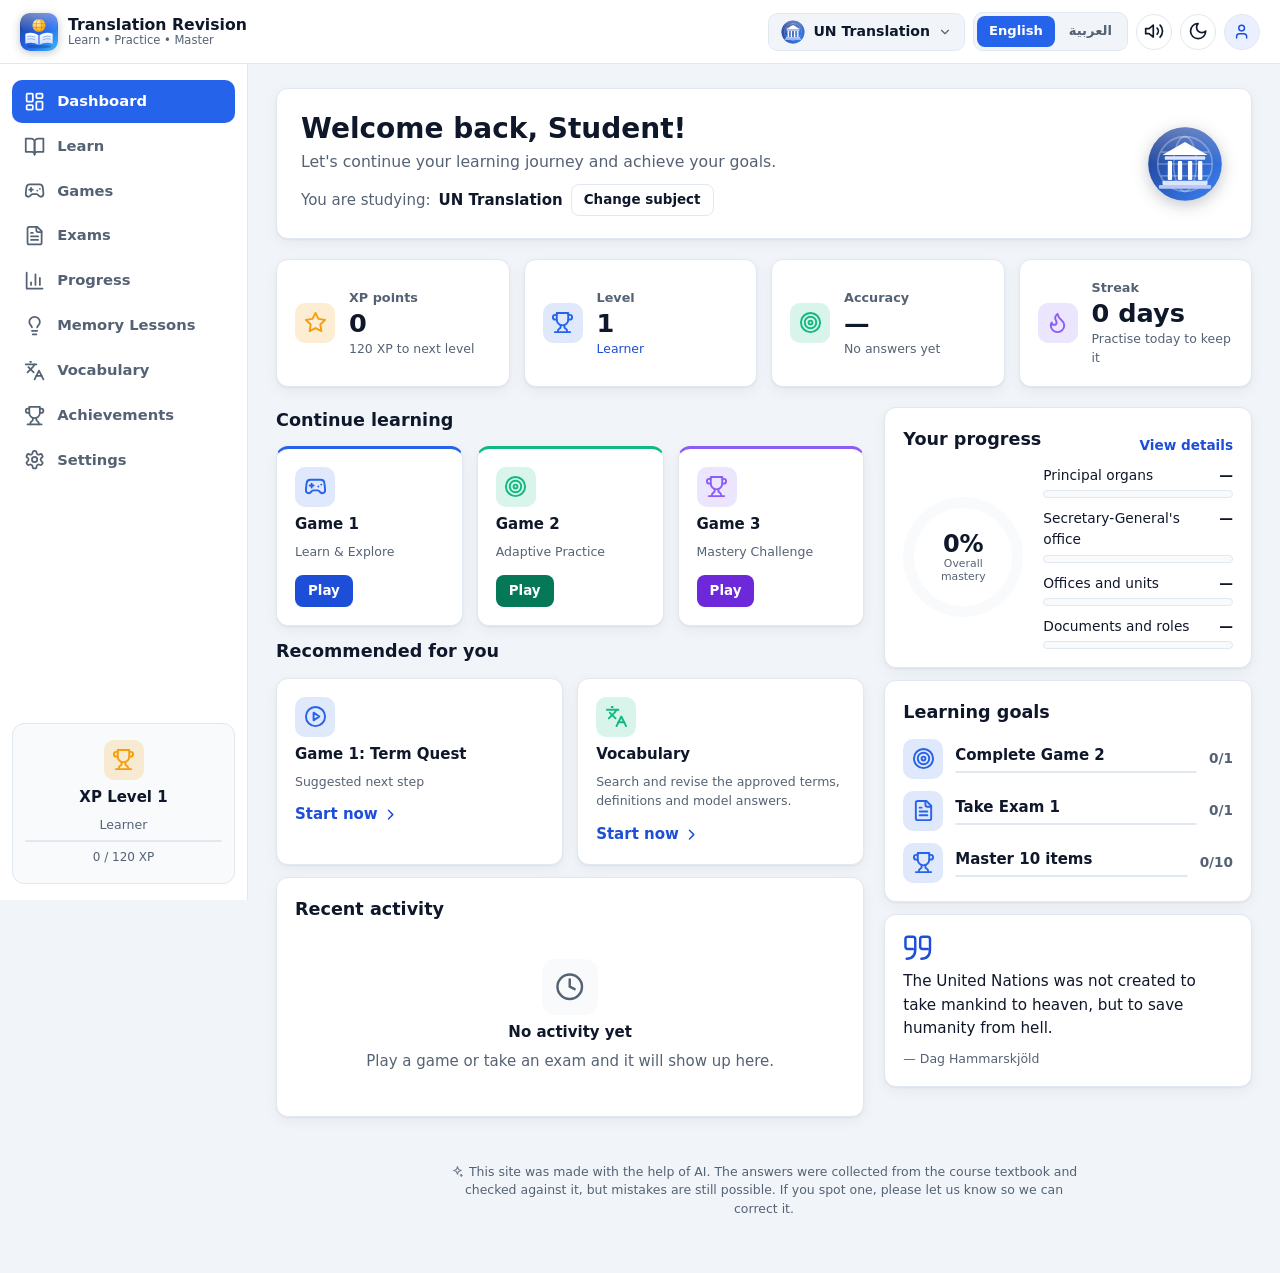
==== commit 680376ef: "New subject: Discourse Analysis (cohesion, coherence, acceptability, standards of textuality) with f" ====
--- a/index.html
+++ b/index.html
@@ -20,7 +20,7 @@
   </div>
   <nav id="nav" class="bottomnav" aria-label="Main"></nav>
   <div id="toasts" class="toasts" aria-live="polite"></div>
-  <noscript><p style="padding:2rem">This study site needs JavaScript. It works offline and never sends data anywhere.</p></noscript>
+  <noscript><p style="padding:2rem">This study site needs JavaScript. It works offline, and your progress stays on your device.</p></noscript>
 
   <!-- Classic scripts in dependency order (no modules, no fetch: works from file://). -->
   <script src="js/data/terms.js"></script>
@@ -36,7 +36,9 @@
   <script src="js/data/interp/gaps.js"></script>
   <script src="js/data/interp/bank.js"></script>
   <script src="js/data/interp/videos.js"></script>
+  <script src="js/data/interp/videos-ar.js"></script>
   <script src="js/data/interp/content.js"></script>
+  <script src="js/data/discourse/content.js"></script>
   <script src="js/subjects.js"></script>
   <script src="js/i18n.js"></script>
   <script src="js/i18n-ui.js"></script>
@@ -54,9 +56,13 @@
   <script src="js/qview.js"></script>
   <script src="js/exam-ui.js"></script>
   <script src="js/games.js"></script>
+  <script src="js/revise.js"></script>
   <script src="js/lessons-ui.js"></script>
   <script src="js/videos-ui.js"></script>
   <script src="js/reading-ui.js"></script>
   <script src="js/main.js"></script>
+  <!-- Visit counter (GoatCounter: no cookies, no names; only which part of the site is opened). See SECURITY.md. -->
+  <script src="js/visits.js"></script>
+  <script data-goatcounter="https://ghost20051.goatcounter.com/count" async src="https://gc.zgo.at/count.js"></script>
 </body>
 </html>
--- a/css/style.css
+++ b/css/style.css
@@ -418,3 +418,112 @@
 
 .vstage.idle .pop, .vstage.idle .vbar, .vstage.idle .vm, .vstage.idle .vbracket { animation: none !important; opacity: 1 !important; transform: none !important; }
 .vstage.idle .vscenebox > .vs { animation: none; } .vstage.idle .vmeterfill { animation: none; width: var(--to); }
+
+/* conference-hall story scene */
+.vs-story { width: 100%; } .vhall { width: 100%; max-height: 100%; filter: drop-shadow(0 6px 12px rgba(0, 0, 0, .25)); }
+.vbub rect { fill: #fff; } .vbub path { fill: #fff; } .vbub-t { fill: #0f172a; font-size: 10.5px; font-weight: 800; }
+.vbub-interp rect, .vbub-interp path { fill: #bbf7d0; } .vbub-audience rect, .vbub-audience path { fill: #fde68a; }
+.vtag { fill: #e0f2fe; font-size: 9px; font-weight: 800; letter-spacing: .12em; }
+.vflow { stroke: #fde68a; stroke-width: 3; stroke-dasharray: 2 7; stroke-linecap: round; animation: vflow 1.2s linear infinite; } .vflow2 { stroke: #86efac; }
+@keyframes vflow { to { stroke-dashoffset: -18; } }
+.vwaves path { stroke: #fff; stroke-width: 2.4; stroke-linecap: round; opacity: .8; animation: vwave 1.4s ease-in-out infinite; } .vwaves path:nth-child(2) { animation-delay: .25s; } @keyframes vwave { 0%, 100% { opacity: .15; } 50% { opacity: 1; } }
+.vnote rect { fill: rgba(0, 0, 0, .45); } .vnote-t { fill: #fff; font-size: 9.5px; font-weight: 800; }
+.vbadge2 rect { fill: #86efac; } .vbadge2.bad rect { fill: #fca5a5; } .vbadge2-t { fill: #0f172a; font-size: 9px; font-weight: 800; }
+.vbub, .vnote, .vbadge2 { transform-box: fill-box; transform-origin: center; }
+.vstage.idle .vbub, .vstage.idle .vnote, .vstage.idle .vbadge2 { animation: none !important; opacity: 1 !important; transform: none !important; }
+
+.vlgist { font-size: .82rem; line-height: 1.3; color: var(--text); opacity: .85; }
+/* real photos that move slowly inside the video (pan and zoom) */
+.vphoto { position: relative; margin: 0; width: min(78%, 520px); aspect-ratio: 16 / 10; overflow: hidden; border-radius: 14px; box-shadow: 0 10px 24px rgba(0, 0, 0, .35); border: 3px solid rgba(255, 255, 255, .85); }
+.vphoto img { width: 100%; height: 100%; object-fit: cover; display: block; animation: vkbin 14s ease-in-out infinite alternate; }
+.vphoto video, .vcover video { width: 100%; height: 100%; object-fit: cover; display: block; }
+/* a story scene whose photo changes part-way, when the narration moves on (the second photo fades in at --at of the scene) */
+.vswap { position: absolute; inset: 0; opacity: 0; animation: vswapin .7s ease forwards; animation-delay: calc(var(--d) * var(--at)); }
+.vswap img, .vswap video { width: 100%; height: 100%; object-fit: cover; display: block; }
+.vswapout { animation: vswapout .7s ease forwards; animation-delay: calc(var(--d) * var(--at)); }
+@keyframes vswapin { to { opacity: 1; } } @keyframes vswapout { to { opacity: 0; } }
+.vstage.idle .vswap, .vstage.idle .vswapout { animation: none; }
+/* Learn page: every question in order, part by part, with a "studied" tick on each number */
+.lparts { margin: 4px 0 22px; } .lptabs { display: flex; flex-wrap: wrap; overflow: visible; margin: 6px 0 10px; } .lptabs .tab small { opacity: .7; }
+.lpstatus { display: flex; flex-wrap: wrap; align-items: center; gap: 8px; margin: 0 0 12px; }
+.lpnum { flex: none; align-self: flex-start; min-width: 36px; height: 36px; padding: 0 6px; border-radius: 10px; border: 1.5px solid var(--line); background: var(--bg); color: inherit; font: inherit; font-weight: 800; font-size: .85rem; cursor: pointer; }
+.lpnum.done { background: var(--ok); border-color: var(--ok); color: #fff; } .lpnum.done::before { content: '✓ '; }
+.lprow.studied .vdef { opacity: .72; } .lprow.flash { box-shadow: 0 0 0 3px var(--link); }
+.lprow details > summary { cursor: pointer; }
+.vphoto.kb-left img { animation-name: vkbleft; } .vphoto.kb-right img { animation-name: vkbright; } .vphoto.kb-up img { animation-name: vkbup; }
+.vphoto::after { content: ''; position: absolute; inset: 0; background: linear-gradient(115deg, transparent 30%, rgba(255, 255, 255, .28) 45%, transparent 60%); transform: translateX(-120%); animation: vsweep 6s ease-in-out infinite; }
+.vphoto figcaption { position: absolute; right: 6px; bottom: 4px; padding: 1px 6px; border-radius: 6px; font-size: .55em; background: rgba(0, 0, 0, .55); color: #fff; }
+@keyframes vkbin { from { transform: scale(1); } to { transform: scale(1.18) translate(-2%, -2%); } } @keyframes vkbleft { from { transform: scale(1.15) translateX(4%); } to { transform: scale(1.15) translateX(-4%); } }
+@keyframes vkbright { from { transform: scale(1.15) translateX(-4%); } to { transform: scale(1.15) translateX(4%); } } @keyframes vkbup { from { transform: scale(1.15) translateY(4%); } to { transform: scale(1.15) translateY(-4%); } }
+@keyframes vsweep { 0%, 60% { transform: translateX(-120%); } 100% { transform: translateX(120%); } }
+@media (prefers-reduced-motion: reduce) { .vphoto img, .vphoto::after { animation: none; } }
+.vstoryph figcaption { top: 4px; bottom: auto; z-index: 2; }
+
+/* title over a real photo */
+.vs-title.has-cover { position: relative; width: 100%; height: 100%; justify-content: center; text-shadow: 0 2px 12px rgba(0, 0, 0, .6); }
+.vcover { position: absolute; inset: -44px -14px -64px; margin: 0; z-index: -1; overflow: hidden; }
+.vcover img { width: 100%; height: 100%; object-fit: cover; animation: vkbin 16s ease-in-out infinite alternate; }
+.vcover::after { content: ''; position: absolute; inset: 0; background: linear-gradient(180deg, rgba(0, 0, 0, .25), rgba(0, 0, 0, .65)); }
+/* story scene on a real photo */
+.vstoryph { width: 100%; max-width: 640px; aspect-ratio: 16 / 10; }
+.vsbwrap { position: absolute; inset: auto 0 0 0; padding: 10px; display: flex; flex-direction: column; gap: 6px; background: linear-gradient(transparent, rgba(0, 0, 0, .6)); }
+.vsb { max-width: 78%; padding: 6px 10px; border-radius: 12px; background: #fff; color: #0f172a; font-weight: 700; font-size: .82em; line-height: 1.35; text-align: start; box-shadow: 0 4px 10px rgba(0, 0, 0, .25); }
+.vsb small { display: block; font-size: .72em; font-weight: 800; opacity: .65; text-transform: uppercase; letter-spacing: .05em; }
+.vsb-speaker { align-self: flex-start; } .vsb-interp { align-self: flex-end; background: #bbf7d0; } .vsb-audience { align-self: flex-end; background: #fde68a; }
+.vsb-note { align-self: center; background: rgba(15, 23, 42, .78); color: #fff; font-size: .75em; }
+.vsbadge { display: inline-block; margin-inline-start: 6px; padding: 0 6px; border-radius: 6px; font-style: normal; font-size: .8em; background: #86efac; } .vsbadge.bad { background: #fca5a5; }
+.vcredits ul { margin: 8px 0 0; padding-inline-start: 1.1em; display: grid; gap: 4px; font-size: .85rem; } .vcredits a { color: var(--link); }
+.vstage.idle .vcover img, .vstage.idle .vphoto img { animation-play-state: paused; }
+
+/* worked example scene */
+.vs-example { width: 100%; max-width: 640px; } .vexrows { width: 100%; display: grid; gap: .45em; }
+.vex { padding: .5em .8em; border-radius: 12px; background: rgba(255, 255, 255, .95); color: #0f172a; text-align: start; box-shadow: 0 4px 12px rgba(0, 0, 0, .2); }
+.vexhead { display: flex; flex-wrap: wrap; align-items: center; gap: .5em; margin-bottom: .15em; } .vexhead small { font-size: .7em; font-weight: 800; text-transform: uppercase; letter-spacing: .04em; opacity: .7; }
+.vexhead em { font-style: normal; font-size: .7em; font-weight: 800; padding: 0 .5em; border-radius: 6px; background: #bbf7d0; }
+.vextime { font-size: .72em; padding: 0 .45em; border-radius: 6px; background: #0f172a; color: #fff; font-variant-numeric: tabular-nums; }
+.vextext { font-size: 1.05em; font-weight: 700; line-height: 1.4; }
+.vex-tgt { background: #dcfce7; } .vex-good { background: #dcfce7; border-inline-start: 5px solid #16a34a; } .vex-bad { background: #fee2e2; border-inline-start: 5px solid #dc2626; }
+.vex-note { background: rgba(15, 23, 42, .78); color: #fff; } .vex-note .vexhead small { opacity: .85; }
+.vlang { margin-inline-start: auto; } .vcap[dir="rtl"] { font-family: inherit; }
+
+/* English narration with the Arabic line under it */
+.vcap-en { font-weight: 600; } .vcap-ar { margin-top: 4px; font-size: .92em; color: #fde68a; }
+@media (max-width: 560px) { .vlang { margin-inline-start: 0; width: 100%; } .vlang button { flex: 1; } }
+
+/* big word-by-word captions */
+.vcap { font-size: 1.05em; } .vkline { font-weight: 800; line-height: 1.45; text-shadow: 0 2px 8px rgba(0, 0, 0, .65); }
+.vkw { transition: color .15s, background .15s; padding: 0 .08em; border-radius: 4px; } .vkw.done { color: #fff; } .vkw:not(.done):not(.now) { color: rgba(255, 255, 255, .78); }
+.vkw.now { color: #111; background: #fde047; box-shadow: 0 0 0 2px #fde047; }
+.vstage .vcap { font-size: 1.2em; padding-bottom: 14px; }
+
+/* key terms on the title: Arabic meaning = English word */
+.vterms { display: flex; flex-wrap: wrap; justify-content: center; gap: .4em; max-width: 95%; margin-top: .3em; }
+.vterm { display: inline-flex; align-items: baseline; gap: .25em; padding: .2em .65em; border-radius: 999px; background: rgba(0, 0, 0, .35); border: 1px solid rgba(255, 255, 255, .35); font-size: .82em; }
+.vterm b { color: #fde68a; } .vterm i { font-style: normal; opacity: .7; }
+.vnote-ar { margin: 8px 0 0; padding: 8px 12px; border-radius: 10px; background: var(--bg); border: 1px dashed var(--line); font-size: .9rem; } .vnote-ar.hidden { display: none; }
+.vstage { cursor: pointer; } .vstage:focus-visible { outline: 3px solid var(--primary); outline-offset: 3px; }
+
+/* Revise my mistakes */
+.revicon { font-size: 1.7em; line-height: 1; } .revbtn { margin: 6px 0; }
+
+/* video speed */
+.vspeed { align-items: center; } .vspeed .vspeed-l { display: inline-flex; align-items: center; padding: 0 4px 0 6px; color: var(--muted); } .vspeed .vspeed-l svg { width: 16px; height: 16px; }
+
+/* small note on the home page and dashboard */
+.ainote { margin: 26px auto 6px; max-width: 640px; text-align: center; color: var(--muted); font-size: .78rem; line-height: 1.5; } .ainote svg { width: 13px; height: 13px; vertical-align: -2px; opacity: .8; }
+
+/* Learn page with explanations (Discourse Analysis) */
+.xnote { color: var(--muted); font-size: .85rem; background: var(--primary-soft); border-radius: 10px; padding: 8px 12px; } .xnote svg { width: 15px; height: 15px; vertical-align: -3px; }
+.xsec summary .rt { display: flex; flex-direction: column; gap: 2px; } .xalt { font-weight: 500; }
+.bi p { margin: 6px 0; line-height: 1.6; } .bi .bi2 { color: var(--muted); font-size: .93em; }
+.xpoints { margin: 6px 0; padding-inline-start: 18px; } .xpoints li { margin: 4px 0; }
+.xexamples { display: grid; gap: 10px; margin: 8px 0; } .xex { border: 1px solid var(--line); border-radius: 12px; padding: 10px 12px; background: var(--bg); }
+.xtext { font-weight: 600; margin: 4px 0; } .xctx { display: block; color: var(--muted); font-weight: 700; }
+.xbadges { display: flex; flex-wrap: wrap; gap: 6px; margin: 6px 0; } .xbadge { font-size: .78rem; font-weight: 800; padding: 3px 10px; border-radius: 999px; }
+.xbadge.yes { background: rgba(22, 163, 74, .14); color: #15803d; } .xbadge.no { background: rgba(220, 38, 38, .12); color: #b91c1c; }
+.xitems { display: grid; gap: 10px; margin: 8px 0; } .xitem { border-top: 1px dashed var(--line); padding-top: 8px; } .xexlist { margin: 4px 0; padding-inline-start: 18px; font-size: .92em; }
+.xchead { display: flex; flex-wrap: wrap; align-items: baseline; justify-content: space-between; gap: 8px; } .xchead b { font-size: 1.05rem; } .xar { font-weight: 700; color: var(--link); }
+.xconcept { display: grid; gap: 2px; } .xconcept .dlbl { margin-top: 8px; text-transform: uppercase; letter-spacing: .04em; color: var(--muted); font-weight: 800; font-size: .7rem; }
+.xshort p:first-child { font-weight: 700; } .xgroup { margin: 22px 0 8px; } .xremember .bi p { margin: 2px 0; }
+.res-counts { font-weight: 700; margin: 6px 0; }
+.xsec > .bi, .xsec > .xpoints, .xsec > .xexamples, .xsec > .xitems, .xsec > .tip { margin-top: 10px; }
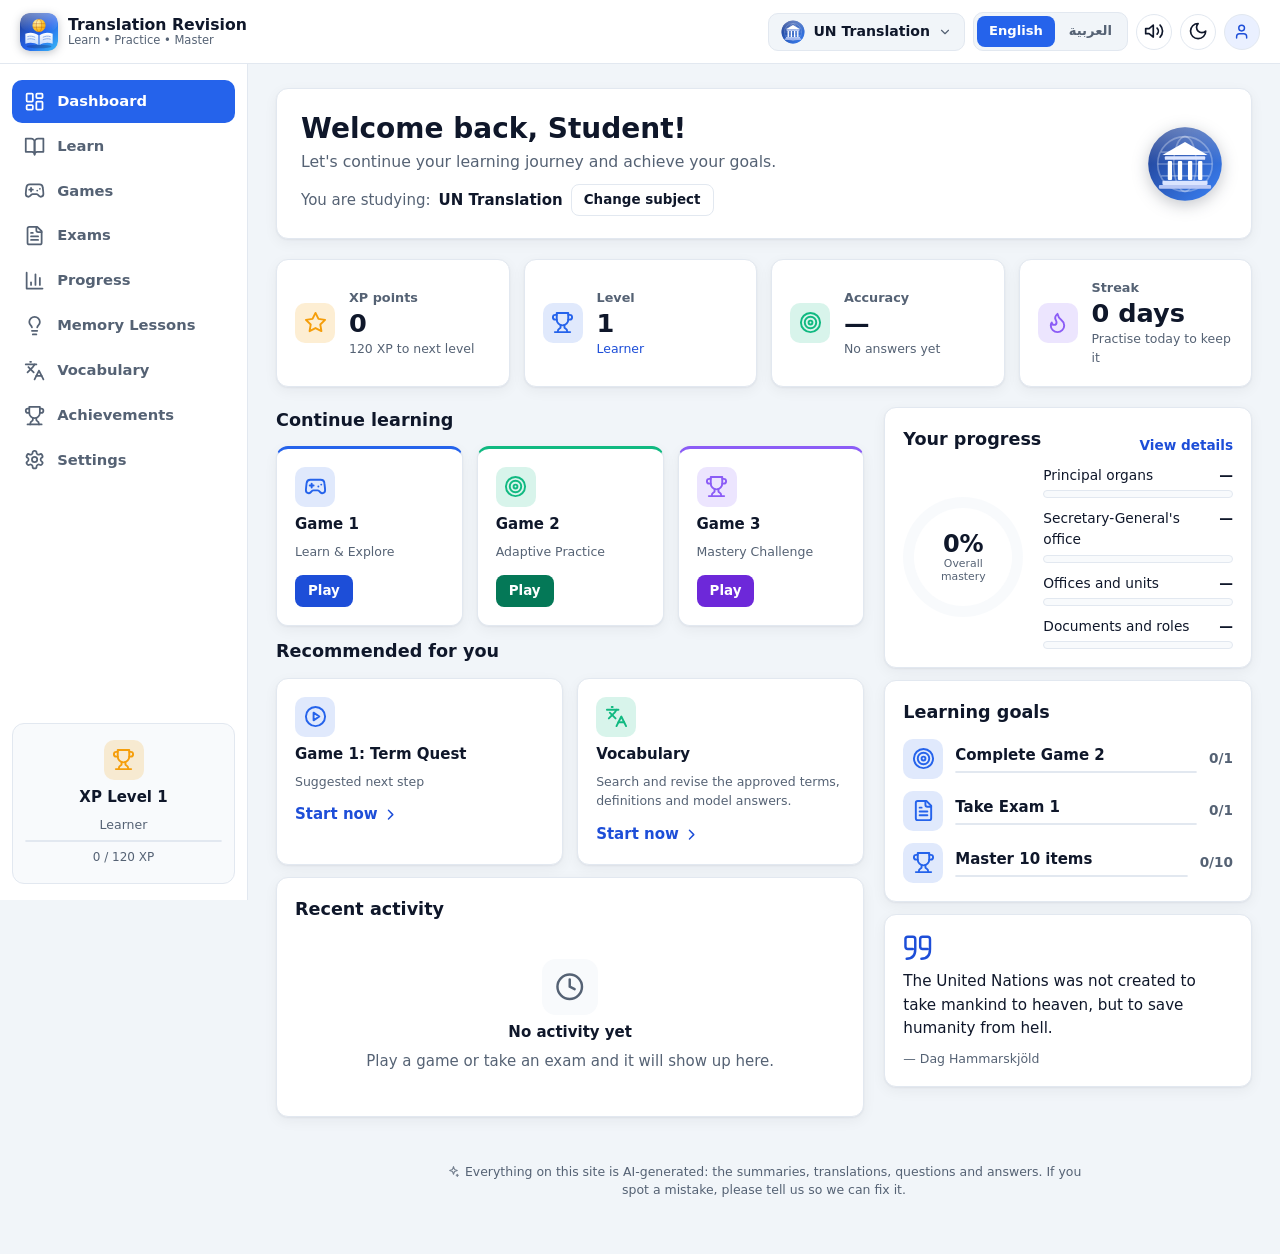
==== commit df7d9cdd: "New subject: Sports Translation (الترجمة الرياضية): chapters 5, 6 and 7 summarized Sports training, " ====
--- a/index.html
+++ b/index.html
@@ -39,6 +39,18 @@
   <script src="js/data/interp/videos-ar.js"></script>
   <script src="js/data/interp/content.js"></script>
   <script src="js/data/discourse/content.js"></script>
+  <script src="js/data/research/ch1.js"></script>
+  <script src="js/data/research/ch2.js"></script>
+  <script src="js/data/research/ch3.js"></script>
+  <script src="js/data/research/ch4.js"></script>
+  <script src="js/data/research/content.js"></script>
+  <script src="js/data/scientific/terms.js"></script>
+  <script src="js/data/scientific/reading.js"></script>
+  <script src="js/data/scientific/content.js"></script>
+  <script src="js/data/sports/ch5.js"></script>
+  <script src="js/data/sports/ch6.js"></script>
+  <script src="js/data/sports/ch7.js"></script>
+  <script src="js/data/sports/content.js"></script>
   <script src="js/subjects.js"></script>
   <script src="js/i18n.js"></script>
   <script src="js/i18n-ui.js"></script>
--- a/css/style.css
+++ b/css/style.css
@@ -296,6 +296,12 @@
 .subjnow { display: flex; flex-wrap: wrap; align-items: center; gap: 8px; margin-top: 10px; }
 .quip { margin-top: 8px; font-size: .92rem; color: var(--muted); font-style: italic; }
 @media (max-width: 560px) { .subjbtn { max-width: 46vw; padding: 6px 8px; font-size: .8rem; } .topbar .logo { display: none; } }
+/* phones: the tools may be narrower than their content, so the subject name shortens (…) instead of pushing the page sideways */
+.subjbtn .sn-short { display: none; }
+/* long links and codes (an ORCID or DOI link) wrap inside cards instead of widening the page */
+.mopts li, .vdef, .qprompt, .opt, .given, .feedback, .chapter p, .chapter li, .chapter .quote { overflow-wrap: anywhere; }
+@media (max-width: 560px) { .tools { min-width: 0; flex: 0 1 auto; } .subjbtn { flex: 0 1 auto; } .subjbtn .sn-long { display: none; } .subjbtn .sn-short { display: block; } }
+@media (max-width: 360px) { .subjbtn .ico.down { display: none; } .subjbtn { gap: 5px; } }
 
 /* fill-in-the-gap sentences: a real blank, and the answer in colour */
 .gapline { line-height: 2; }
@@ -527,3 +533,31 @@
 .xshort p:first-child { font-weight: 700; } .xgroup { margin: 22px 0 8px; } .xremember .bi p { margin: 2px 0; }
 .res-counts { font-weight: 700; margin: 6px 0; }
 .xsec > .bi, .xsec > .xpoints, .xsec > .xexamples, .xsec > .xitems, .xsec > .tip { margin-top: 10px; }
+
+/* chapter summaries (Internet Research Skills) */
+.chnav { flex-wrap: wrap; gap: 6px; margin: 4px 0 10px; }
+.chapter { margin-top: 20px; display: grid; gap: 10px; }
+.chapter > h2 { margin: 0; }
+.chapter .chby { margin: -6px 0 0; }
+.chapter .xitem .quote { font-size: .9rem; }
+.chgist { margin: 10px 0 0; padding: 8px 12px; border-radius: 10px; background: var(--primary-soft); line-height: 1.7; } .chgist b { color: var(--link); }
+.tip.xremember .chgist { background: none; padding: 0; margin-top: 6px; }
+.tlist { border: 1px solid var(--line); border-radius: 12px; overflow: hidden; margin-top: 10px; }
+.trow { display: grid; grid-template-columns: minmax(0, 1fr) minmax(0, 1fr); gap: 12px; padding: 7px 12px; align-items: baseline; }
+.trow + .trow { border-top: 1px solid var(--line); } .trow:nth-child(even) { background: var(--bg); }
+.trow .te { font-weight: 600; } .trow .te, .trow .ta { overflow-wrap: anywhere; }
+
+/* texts with their translation, paragraph by paragraph (Scientific Translation) */
+.passage.pairs { display: grid; gap: 10px; }
+.passage.pairs .pair { display: grid; gap: 6px; padding-block-start: 10px; border-block-start: 1px solid var(--line); }
+.passage.pairs .pair .text, .passage.pairs .pair .trans { line-height: 1.75; overflow-wrap: anywhere; }
+.passage.pairs .pair .trans { color: var(--text); background: var(--primary-soft); border-radius: 10px; padding: 8px 12px; }
+.passage.pairs .pair .trans.hidden { display: none; }
+.passage.pairs .ttl { font-weight: 800; }
+.passage.pairs .bidi { display: block; }
+.passage.pairs .whole { display: grid; gap: 8px; padding-block-start: 10px; border-block-start: 1px solid var(--line); line-height: 1.75; overflow-wrap: anywhere; }
+.passage.pairs .whole.trans { background: var(--primary-soft); border-radius: 10px; padding: 10px 12px; border: 0; }
+.passage.pairs .whole.trans.hidden { display: none; }
+.passage.pairs .whole p { margin: 0; }
+.passage.pairs .whole .ttl { font-weight: 800; }
+.readview { margin-block-end: 4px; }
